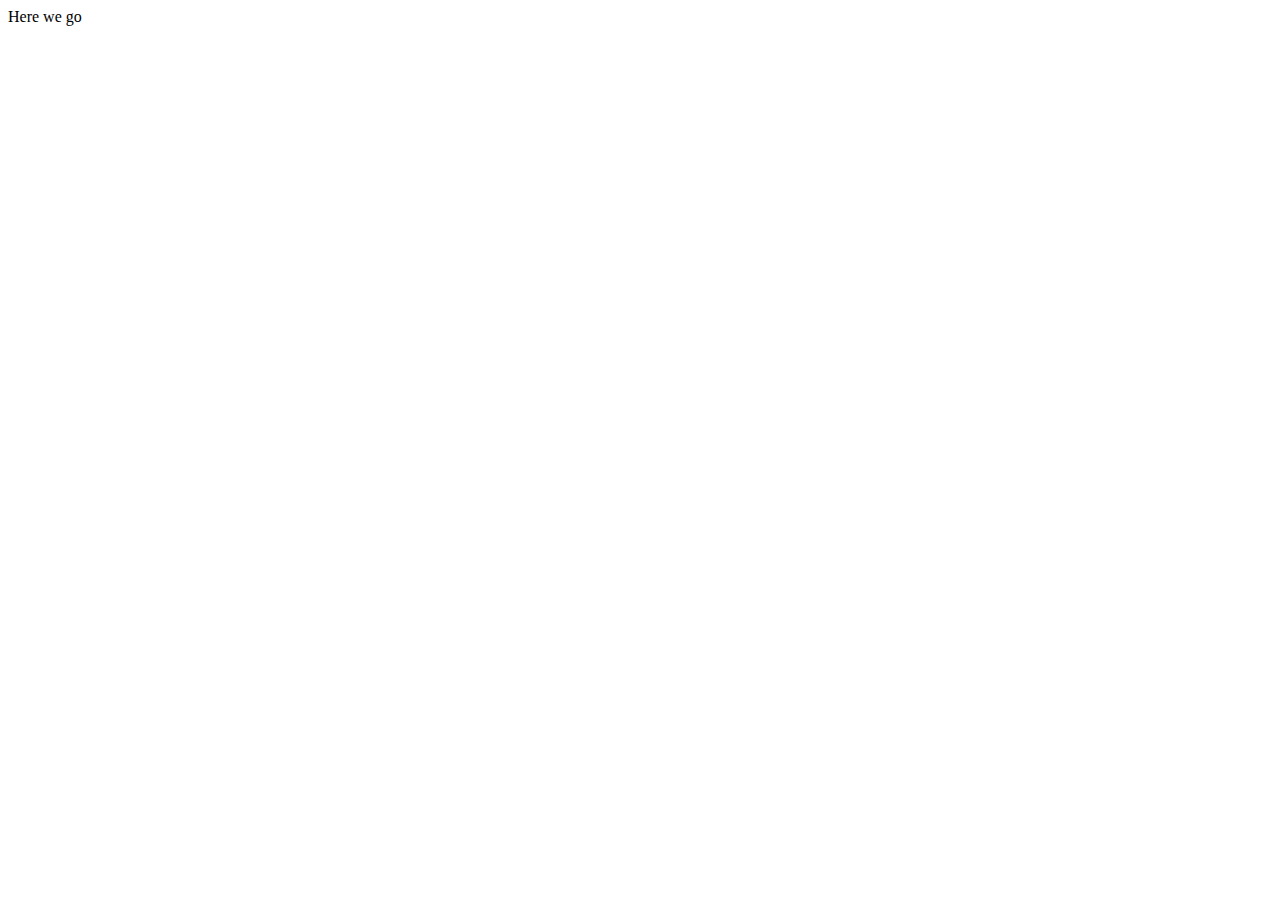
==== index.html @ fb56d321 "init" ====
<!DOCTYPE html>
<html>
<head>
    <meta name="viewport" content="width=device-width, initial-scale=1.0">
    <link href="https://fonts.googleapis.com/css?family=Pacifico" rel="stylesheet">
    <link rel="stylesheet" href="css/style.css">
</head>
<body>
Here we go
</body>
</html>
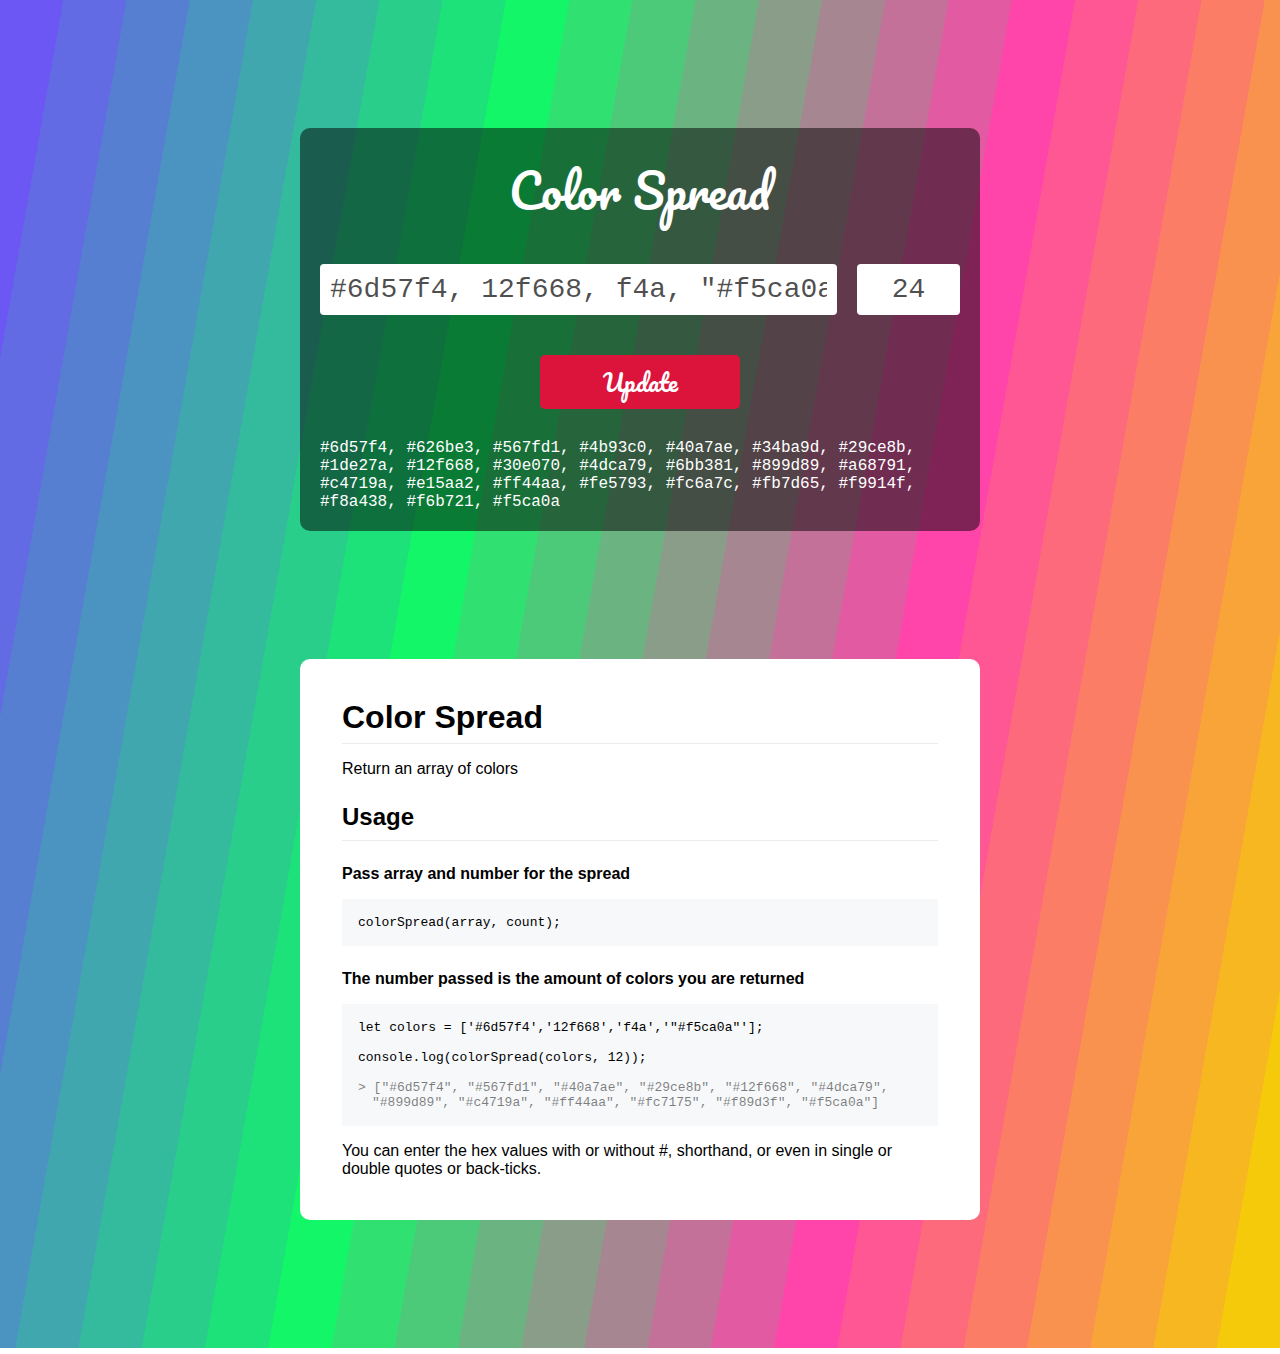
==== commit 2368b48b: "Initial upload of local files" ====
--- a/index.html
+++ b/index.html
@@ -6,6 +6,79 @@
     <link rel="stylesheet" href="css/style.css">
 </head>
 <body>
-Here we go
+    <div id="input">
+        <h1>Color Spread</h1>
+        <div class="inputs">
+            <input id="color" type="text" placeholder="#6d57f4, 12f668, f4a, &quot;#f5ca0a&quot;" value="#6d57f4, 12f668, f4a, &quot;#f5ca0a&quot;"/>
+            <input id="count" type="text" placeholder="24" value="24"/>
+        </div>
+        <button type="button" onclick="update()">Update</button>
+        <div class="output"></div>
+    </div>
+    <div class="instructions">
+        <div class="md">
+            <h1>Color Spread</h1>
+            <p>Return an array of colors</p>
+            <h2>Usage</h2>
+            <h3>Pass array and number for the spread</h3>
+            <pre>colorSpread(array, count);</pre>
+            <h3>The number passed is the amount of colors you are returned</h3>
+            <pre>let colors = ['#6d57f4','12f668','f4a','"#f5ca0a"'];<br><br>console.log(colorSpread(colors, 12));<br>
+            <span class="comment">> ["#6d57f4", "#567fd1", "#40a7ae", "#29ce8b", "#12f668", "#4dca79", "#899d89", "#c4719a", "#ff44aa", "#fc7175", "#f89d3f", "#f5ca0a"]</span></pre>
+            <p>You can enter the hex values with or without #, shorthand, or even in single or double quotes or back-ticks.</p>
+        </div>
+    </div>
+    <script src="js/colorspread.js"></script>
+    <script>
+    var colorInput = document.getElementById('color'),
+        countInput= document.getElementById('count'),
+        outputs = document.querySelectorAll('.output'),
+        initColors = ['#6d57f4','12f668','f4a',`"#f5ca0a"`],
+        initCount = 24;
+
+    const loadIt = (colors, count, angle = 100) => {
+        let finalColors = colorSpread(colors, count);
+
+        const returnLines = (colors, degrees = 90) => {
+            let lines = colors.reduce((prev, curr, i) => {
+                const num = (n) => (n/colors.length*100).toFixed(4);
+                return [...prev, [`${curr} ${num(i)}%`], [`${curr} ${num(i+1)}%`]];
+            }, []).join(',');
+            return `linear-gradient(${degrees}deg,${lines});`;
+        }
+        const returnGrad = (colors, degrees = 90) => {
+            console.log(degrees);
+            let lines = colors.reduce((prev, curr) => `${prev}, ${curr}`);
+            return `linear-gradient(${degrees}deg,${lines});`;
+        }
+        [...outputs].forEach(o => o.innerHTML = finalColors.join(', '));
+        if (count >= 600) {
+            return document.body.style.cssText = `background: ${returnGrad(colorSpread(colors, colors.length), angle)}`;
+        }
+        document.body.style.cssText = `background: ${returnLines(finalColors, angle)}`;
+    }
+    const update = () => {
+        let count = Number(countInput.value) || initCount || colorsArray.length,
+            initArray = colorInput.value ? colorInput.value.split(',') : [],
+            colorsArray = [];
+
+        initArray.forEach(item => {
+            colorsArray = [...colorsArray, ...item.trim().split(' ')];
+        })
+        colorsArray = colorsArray.length ? colorsArray : initColors;
+        loadIt(colorsArray, count);
+    }
+    [colorInput,countInput].forEach(inp => {
+        inp.onkeypress = function() {
+            var e = e || window.event,
+                keyCode = e.keyCode || e.which;
+
+            if (keyCode == '13') {
+                update();
+            }
+        }
+    })
+    loadIt(initColors,initCount);
+    </script>
 </body>
 </html>--- a/css/style.css
+++ b/css/style.css
@@ -0,0 +1,123 @@
+body, body * {
+    margin: 0;
+    padding: 0;
+    box-sizing: border-box;
+}
+h1 {
+    font-family: 'Pacifico', cursive;
+    color: #fff;
+    font-weight: normal;
+    text-align: center;
+    font-size: 46px;
+    margin-bottom: 30px;
+    padding: 20px 0;
+    line-height: 100%;
+}
+.instructions {
+    width: 680px;
+    max-width: 96%;
+    background: rgba(255,255,255,1);
+    padding: 42px;
+    margin: 10% auto;
+    border-radius: 10px;
+}
+.md {
+    font-family: -apple-system, BlinkMacSystemFont, "Segoe UI", Helvetica, Arial, sans-serif, "Apple Color Emoji", "Segoe UI Emoji", "Segoe UI Symbol";
+}
+.md *:last-child {
+    margin: 0;
+}
+.md h1 {
+    font-family: inherit;
+    color: inherit;
+    font-weight: 600;
+    text-align: initial;
+    margin: 0 0 16px;
+    padding: 0 0 0.3em;
+    font-size: 32px;
+    border-bottom: 1px solid #eaecef;
+}
+.md h2 {
+    padding-bottom: 8px;
+    font-size: 24px;
+    border-bottom: 1px solid #eaecef;
+    line-height: 1.25;
+    margin: 24px 0 16px;
+    font-weight: 600;
+}
+.md h3 {
+    font-size: 16px;
+    font-weight: 600;
+    margin: 24px 0 16px;
+}
+.md pre {
+    padding: 16px;
+    background: #f6f8fa;
+    margin: 0 0 16px;
+    white-space: pre-line;
+}
+.md pre .comment {
+    text-indent: -14px;
+    display: block;
+    padding-left: 14px;
+    color: rgba(0,0,0,0.5);
+}
+.md p {
+    font-size: 16px;
+    margin: 0 0 16px;
+}
+#input {
+    position: relative;
+    width: 680px;
+    max-width: 96%;
+    background: rgba(0,0,0,0.5);
+    padding: 20px;
+    margin: 10% auto;
+    border-radius: 10px;
+}
+#input .output {
+    color: #fff;
+    font-size: 16px;
+    font-family: monospace;
+}
+.inputs {
+    display: flex;
+}
+.inputs input {
+    width: 100%;
+    font-size: 28px;
+    text-align: center;
+    color: rgba(0,0,0,0.7);
+    border: 0;
+    padding: 10px;
+    border-radius: 4px;
+    margin-bottom: 40px;
+    font-family: monospace;
+    outline: 0;
+}
+#color {
+    flex: 6;
+    margin-right: 20px;
+}
+#count {
+    flex: 1;
+}
+button {
+    width: 200px;
+    margin: 0 auto 30px;
+    display: block;
+    background: crimson;
+    border: 0;
+    color: #fff;
+    padding: 6px;
+    cursor: pointer;
+    font-size: 24px;
+    border-radius: 5px;
+    outline: 0;
+    font-family: 'Pacifico', cursive;
+}
+@media screen and (max-width: 480px) {
+    .inputs input {
+        font-size: 20px;
+    }
+}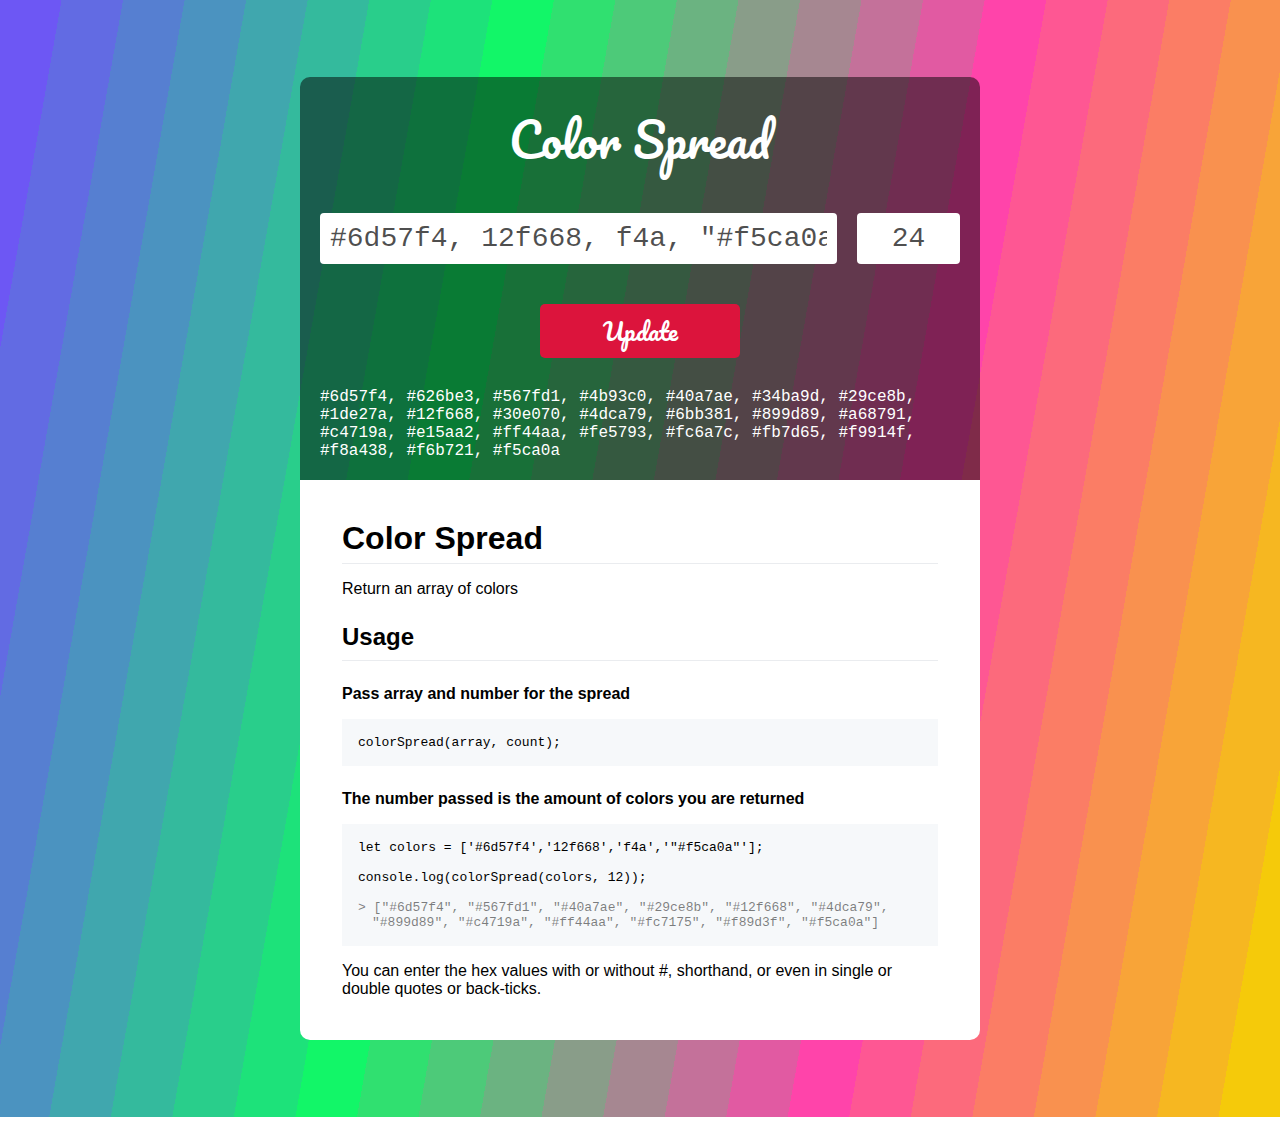
==== commit b1330a51: "Updated from 2 boxes on home page to a single one" ====
--- a/index.html
+++ b/index.html
@@ -6,32 +6,34 @@
     <link rel="stylesheet" href="css/style.css">
 </head>
 <body>
-    <div id="input">
-        <h1>Color Spread</h1>
-        <div class="inputs">
-            <input id="color" type="text" placeholder="#6d57f4, 12f668, f4a, &quot;#f5ca0a&quot;" value="#6d57f4, 12f668, f4a, &quot;#f5ca0a&quot;"/>
-            <input id="count" type="text" placeholder="24" value="24"/>
+    <div class="container">
+        <div id="input">
+            <h1>Color Spread</h1>
+            <div class="inputs">
+                <input id="color" type="text" placeholder="#6d57f4, 12f668, f4a, &quot;#f5ca0a&quot;" value="#6d57f4, 12f668, f4a, &quot;#f5ca0a&quot;"/>
+                <input id="count" type="text" placeholder="24" value="24"/>
+            </div>
+            <button type="button" onclick="update()">Update</button>
+            <div class="output"></div>
         </div>
-        <button type="button" onclick="update()">Update</button>
-        <div class="output"></div>
-    </div>
-    <div class="instructions">
-        <div class="md">
-            <h1>Color Spread</h1>
-            <p>Return an array of colors</p>
-            <h2>Usage</h2>
-            <h3>Pass array and number for the spread</h3>
-            <pre>colorSpread(array, count);</pre>
-            <h3>The number passed is the amount of colors you are returned</h3>
-            <pre>let colors = ['#6d57f4','12f668','f4a','"#f5ca0a"'];<br><br>console.log(colorSpread(colors, 12));<br>
-            <span class="comment">> ["#6d57f4", "#567fd1", "#40a7ae", "#29ce8b", "#12f668", "#4dca79", "#899d89", "#c4719a", "#ff44aa", "#fc7175", "#f89d3f", "#f5ca0a"]</span></pre>
-            <p>You can enter the hex values with or without #, shorthand, or even in single or double quotes or back-ticks.</p>
+        <div class="instructions">
+            <div class="md">
+                <h1>Color Spread</h1>
+                <p>Return an array of colors</p>
+                <h2>Usage</h2>
+                <h3>Pass array and number for the spread</h3>
+                <pre>colorSpread(array, count);</pre>
+                <h3>The number passed is the amount of colors you are returned</h3>
+                <pre>let colors = ['#6d57f4','12f668','f4a','"#f5ca0a"'];<br><br>console.log(colorSpread(colors, 12));<br>
+                <span class="comment">> ["#6d57f4", "#567fd1", "#40a7ae", "#29ce8b", "#12f668", "#4dca79", "#899d89", "#c4719a", "#ff44aa", "#fc7175", "#f89d3f", "#f5ca0a"]</span></pre>
+                <p>You can enter the hex values with or without #, shorthand, or even in single or double quotes or back-ticks.</p>
+            </div>
         </div>
     </div>
     <script src="js/colorspread.js"></script>
     <script>
     var colorInput = document.getElementById('color'),
-        countInput= document.getElementById('count'),
+        countInput = document.getElementById('count'),
         outputs = document.querySelectorAll('.output'),
         initColors = ['#6d57f4','12f668','f4a',`"#f5ca0a"`],
         initCount = 24;
--- a/css/style.css
+++ b/css/style.css
@@ -13,13 +13,40 @@
     padding: 20px 0;
     line-height: 100%;
 }
+.container {
+    width: 680px;
+    margin: 6% auto;
+    max-width: 96%;
+    border-radius: 10px;
+    overflow: hidden;
+}
+#input {
+    background: rgba(0,0,0,0.5);
+    padding: 20px;
+}
+#input .output {
+    color: #fff;
+    font-size: 16px;
+    font-family: monospace;
+}
 .instructions {
-    width: 680px;
-    max-width: 96%;
     background: rgba(255,255,255,1);
     padding: 42px;
-    margin: 10% auto;
-    border-radius: 10px;
+}
+.inputs {
+    display: flex;
+}
+.inputs input {
+    width: 100%;
+    font-size: 28px;
+    text-align: center;
+    color: rgba(0,0,0,0.7);
+    border: 0;
+    padding: 10px;
+    border-radius: 4px;
+    margin-bottom: 40px;
+    font-family: monospace;
+    outline: 0;
 }
 .md {
     font-family: -apple-system, BlinkMacSystemFont, "Segoe UI", Helvetica, Arial, sans-serif, "Apple Color Emoji", "Segoe UI Emoji", "Segoe UI Symbol";
@@ -66,35 +93,6 @@
     font-size: 16px;
     margin: 0 0 16px;
 }
-#input {
-    position: relative;
-    width: 680px;
-    max-width: 96%;
-    background: rgba(0,0,0,0.5);
-    padding: 20px;
-    margin: 10% auto;
-    border-radius: 10px;
-}
-#input .output {
-    color: #fff;
-    font-size: 16px;
-    font-family: monospace;
-}
-.inputs {
-    display: flex;
-}
-.inputs input {
-    width: 100%;
-    font-size: 28px;
-    text-align: center;
-    color: rgba(0,0,0,0.7);
-    border: 0;
-    padding: 10px;
-    border-radius: 4px;
-    margin-bottom: 40px;
-    font-family: monospace;
-    outline: 0;
-}
 #color {
     flex: 6;
     margin-right: 20px;
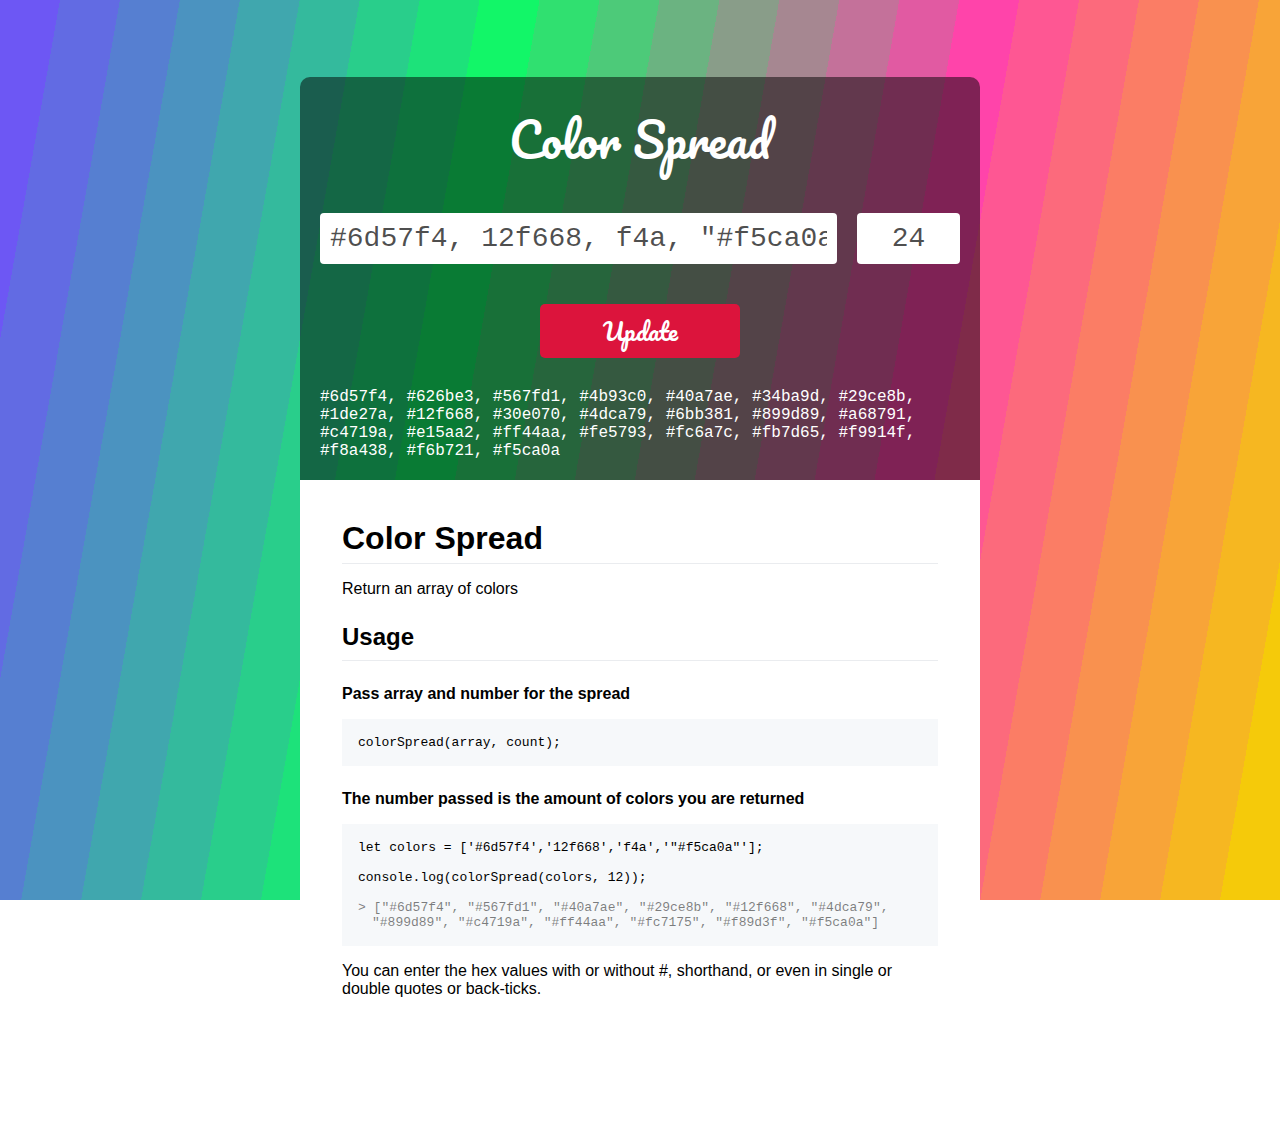
==== commit 48d5f2ec: "Set the background as fixed" ====
--- a/index.html
+++ b/index.html
@@ -55,9 +55,12 @@
         }
         [...outputs].forEach(o => o.innerHTML = finalColors.join(', '));
         if (count >= 600) {
-            return document.body.style.cssText = `background: ${returnGrad(colorSpread(colors, colors.length), angle)}`;
+            return document.body.style.cssText = 
+                `background: ${returnGrad(colorSpread(colors, colors.length), angle)}; `+
+                `background-attachment: fixed`;
         }
-        document.body.style.cssText = `background: ${returnLines(finalColors, angle)}`;
+        document.body.style.cssText = 
+            `background: ${returnLines(finalColors, angle)}; background-attachment: fixed`;
     }
     const update = () => {
         let count = Number(countInput.value) || initCount || colorsArray.length,
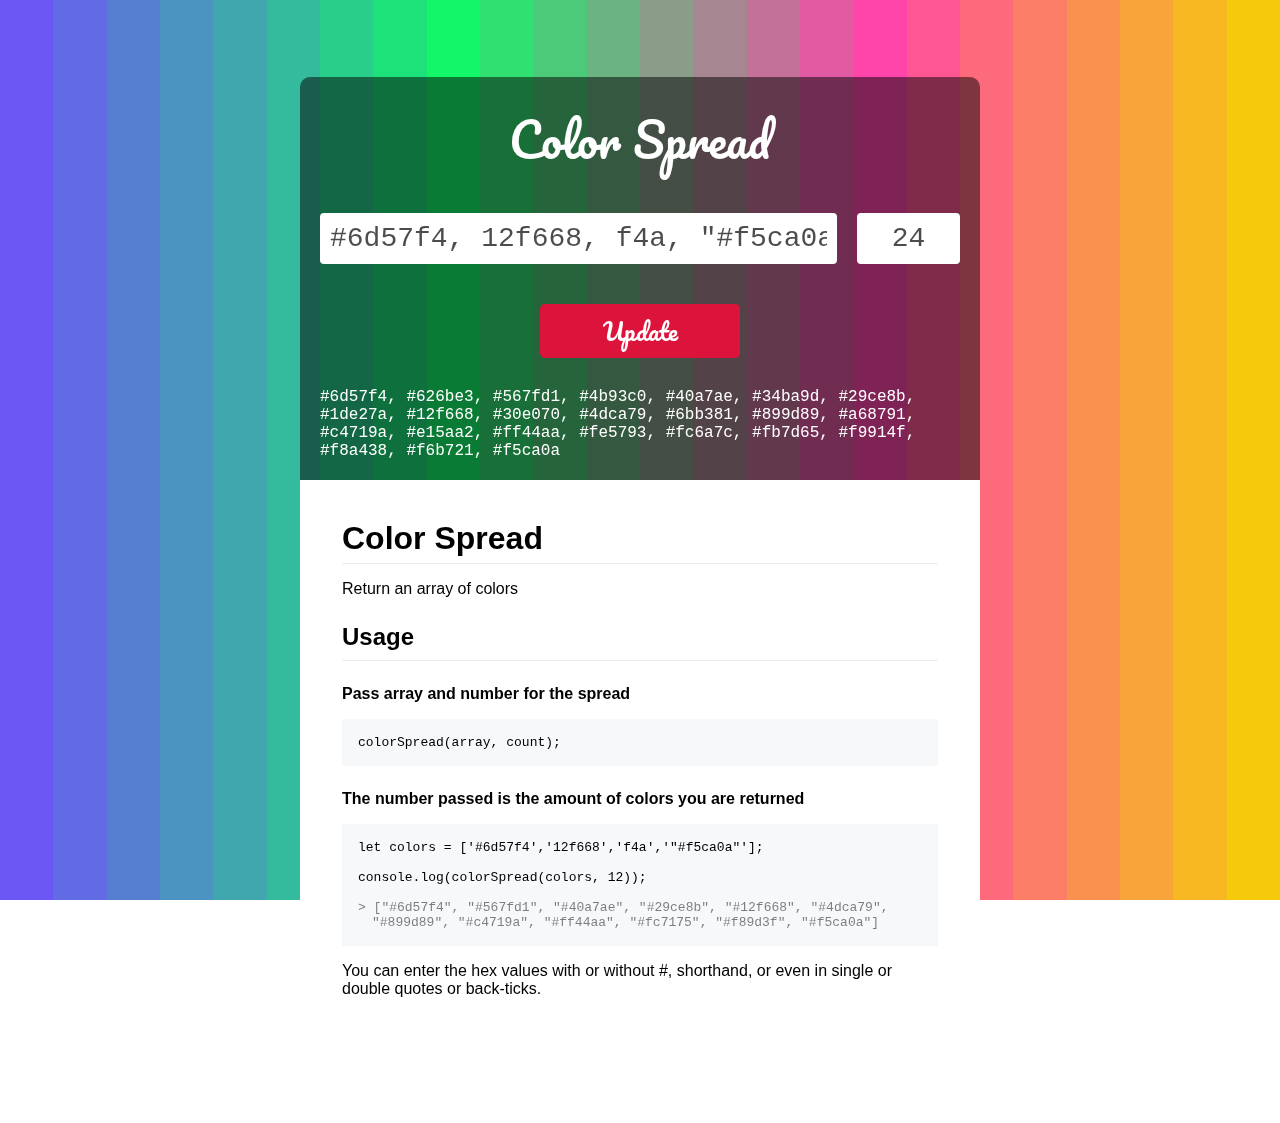
==== commit aca60a6b: "fix to sharpen lines of demo background" ====
--- a/index.html
+++ b/index.html
@@ -1,89 +1,70 @@
 <!DOCTYPE html>
 <html>
 <head>
-    <meta name="viewport" content="width=device-width, initial-scale=1.0">
-    <link href="https://fonts.googleapis.com/css?family=Pacifico" rel="stylesheet">
-    <link rel="stylesheet" href="css/style.css">
+  <meta name="viewport" content="width=device-width, initial-scale=1.0">
+  <link href="https://fonts.googleapis.com/css?family=Pacifico" rel="stylesheet">
+  <link rel="stylesheet" href="css/style.css">
 </head>
 <body>
-    <div class="container">
-        <div id="input">
-            <h1>Color Spread</h1>
-            <div class="inputs">
-                <input id="color" type="text" placeholder="#6d57f4, 12f668, f4a, &quot;#f5ca0a&quot;" value="#6d57f4, 12f668, f4a, &quot;#f5ca0a&quot;"/>
-                <input id="count" type="text" placeholder="24" value="24"/>
-            </div>
-            <button type="button" onclick="update()">Update</button>
-            <div class="output"></div>
-        </div>
-        <div class="instructions">
-            <div class="md">
-                <h1>Color Spread</h1>
-                <p>Return an array of colors</p>
-                <h2>Usage</h2>
-                <h3>Pass array and number for the spread</h3>
-                <pre>colorSpread(array, count);</pre>
-                <h3>The number passed is the amount of colors you are returned</h3>
-                <pre>let colors = ['#6d57f4','12f668','f4a','"#f5ca0a"'];<br><br>console.log(colorSpread(colors, 12));<br>
-                <span class="comment">> ["#6d57f4", "#567fd1", "#40a7ae", "#29ce8b", "#12f668", "#4dca79", "#899d89", "#c4719a", "#ff44aa", "#fc7175", "#f89d3f", "#f5ca0a"]</span></pre>
-                <p>You can enter the hex values with or without #, shorthand, or even in single or double quotes or back-ticks.</p>
-            </div>
-        </div>
+  <div id="color-container"></div>
+  <div class="container">
+    <form id="input" onsubmit="run(event)">
+      <h1>Color Spread</h1>
+      <div class="inputs">
+        <input id="color" type="text" placeholder="#6d57f4, 12f668, f4a, &quot;#f5ca0a&quot;" value="#6d57f4, 12f668, f4a, &quot;#f5ca0a&quot;"/>
+        <input id="count" type="text" placeholder="24" value="24"/>
+      </div>
+      <button type="submit">Update</button>
+      <div id="output"></div>
+    </form>
+    <div class="instructions">
+      <div class="md">
+        <h1>Color Spread</h1>
+        <p>Return an array of colors</p>
+        <h2>Usage</h2>
+        <h3>Pass array and number for the spread</h3>
+        <pre>colorSpread(array, count);</pre>
+        <h3>The number passed is the amount of colors you are returned</h3>
+        <pre>let colors = ['#6d57f4','12f668','f4a','"#f5ca0a"'];<br><br>console.log(colorSpread(colors, 12));<br>
+        <span class="comment">> ["#6d57f4", "#567fd1", "#40a7ae", "#29ce8b", "#12f668", "#4dca79", "#899d89", "#c4719a", "#ff44aa", "#fc7175", "#f89d3f", "#f5ca0a"]</span></pre>
+        <p>You can enter the hex values with or without #, shorthand, or even in single or double quotes or back-ticks.</p>
+      </div>
     </div>
-    <script src="js/colorspread.js"></script>
-    <script>
-    var colorInput = document.getElementById('color'),
-        countInput = document.getElementById('count'),
-        outputs = document.querySelectorAll('.output'),
-        initColors = ['#6d57f4','12f668','f4a',`"#f5ca0a"`],
-        initCount = 24;
+  </div>
+  <script src="js/colorspread.js"></script>
+  <script>
+    const colorBox = document.getElementById('color-container');
+    const output = document.getElementById('output');
 
-    const loadIt = (colors, count, angle = 100) => {
-        let finalColors = colorSpread(colors, count);
+    function run(e) {
+      const colorsValue = document.getElementById('color').value;
+      const count = +document.getElementById('count').value;
 
-        const returnLines = (colors, degrees = 90) => {
-            let lines = colors.reduce((prev, curr, i) => {
-                const num = (n) => (n/colors.length*100).toFixed(4);
-                return [...prev, [`${curr} ${num(i)}%`], [`${curr} ${num(i+1)}%`]];
-            }, []).join(',');
-            return `linear-gradient(${degrees}deg,${lines});`;
-        }
-        const returnGrad = (colors, degrees = 90) => {
-            console.log(degrees);
-            let lines = colors.reduce((prev, curr) => `${prev}, ${curr}`);
-            return `linear-gradient(${degrees}deg,${lines});`;
-        }
-        [...outputs].forEach(o => o.innerHTML = finalColors.join(', '));
-        if (count >= 600) {
-            return document.body.style.cssText = 
-                `background: ${returnGrad(colorSpread(colors, colors.length), angle)}; `+
-                `background-attachment: fixed`;
-        }
-        document.body.style.cssText = 
-            `background: ${returnLines(finalColors, angle)}; background-attachment: fixed`;
+      if (e) e.preventDefault();
+      if (!colorsValue || !count) return; // do something else here
+
+      const colors = colorsValue.split(',').reduce((a, b) => {
+        return [...a, ...b.trim().split(' ')];
+      }, []);
+      const spread = colorSpread(colors, count);
+      const returnSpans = (colors) => {
+        return colors.reduce((a, col) => {
+          const style = `style="background-color: ${col}"`;
+          return a + `<span class="color-wedge" ${style}></span>`;
+        }, '');
+      }
+      if (count > 600) {
+        const col = colorSpread(colors, colors.length);
+        const lines = col.reduce((prev, curr) => `${prev}, ${curr}`);
+        colorBox.style.cssText = `background: linear-gradient(90deg, ${lines});`;
+        colorBox.innerHTML = '';
+        return;
+      }
+      colorBox.innerHTML = returnSpans(spread);
+      colorBox.style.cssText = `background: none`;
+      output.innerHTML = spread.join(', ');
     }
-    const update = () => {
-        let count = Number(countInput.value) || initCount || colorsArray.length,
-            initArray = colorInput.value ? colorInput.value.split(',') : [],
-            colorsArray = [];
-
-        initArray.forEach(item => {
-            colorsArray = [...colorsArray, ...item.trim().split(' ')];
-        })
-        colorsArray = colorsArray.length ? colorsArray : initColors;
-        loadIt(colorsArray, count);
-    }
-    [colorInput,countInput].forEach(inp => {
-        inp.onkeypress = function() {
-            var e = e || window.event,
-                keyCode = e.keyCode || e.which;
-
-            if (keyCode == '13') {
-                update();
-            }
-        }
-    })
-    loadIt(initColors,initCount);
-    </script>
+    run();
+  </script>
 </body>
-</html>+</html>
--- a/css/style.css
+++ b/css/style.css
@@ -13,18 +13,29 @@
     padding: 20px 0;
     line-height: 100%;
 }
+#color-container {
+    width: 100%;
+    position: fixed;
+    top: 0;
+    bottom: 0;
+    display: flex;
+}
+.color-wedge {
+    flex: 1;
+}
 .container {
     width: 680px;
     margin: 6% auto;
     max-width: 96%;
     border-radius: 10px;
     overflow: hidden;
+    position: relative;
 }
 #input {
     background: rgba(0,0,0,0.5);
     padding: 20px;
 }
-#input .output {
+#output {
     color: #fff;
     font-size: 16px;
     font-family: monospace;
@@ -118,4 +129,4 @@
     .inputs input {
         font-size: 20px;
     }
-}+}
